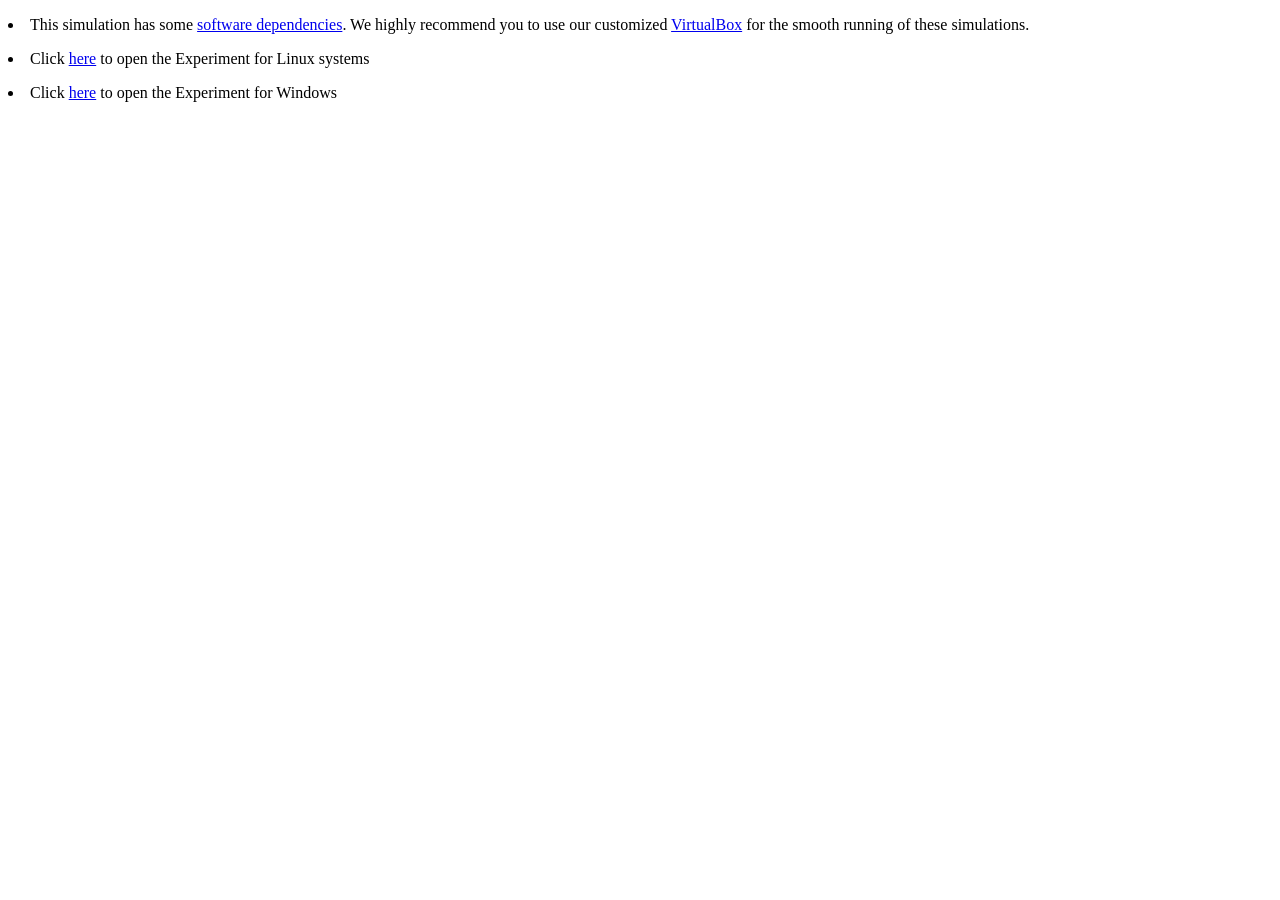
==== simulation/index.html @ 5bf2f2a9 "https://virtual-labs.github.io/virtual-labs/exp-mle-iiith click on the link to test your code." ====
<!DOCTYPE html>
<html>
<head>
	<!-- Add CSS at the head of HTML file -->
    <link rel="stylesheet" href="./css/main.css">
</head>
<body>
		<!-- Your code goes here-->
	<p><li>This simulation has some <a href="../../../Introduction.html" target="PARENT">software dependencies</a>. We highly recommend you to use our customized <a href="https://vlead.vlabs.ac.in/development/#virtual-box" target="blank">VirtualBox</a> for the smooth running of these simulations.</li></p>
	<p><li>Click <a href="Exp6.tar.gz">here</a> to open the Experiment for Linux systems</li></p>

	<p><li>Click <a href="Exp6.zip">here</a> to open the Experiment for Windows</li></p>

	<!-- Add JS at the bottom of HTML file --> 
        <!--<script src="./js/main.js"></script>-->
<script src="../assets/js/iframeResize.js"></script></body>
</html>
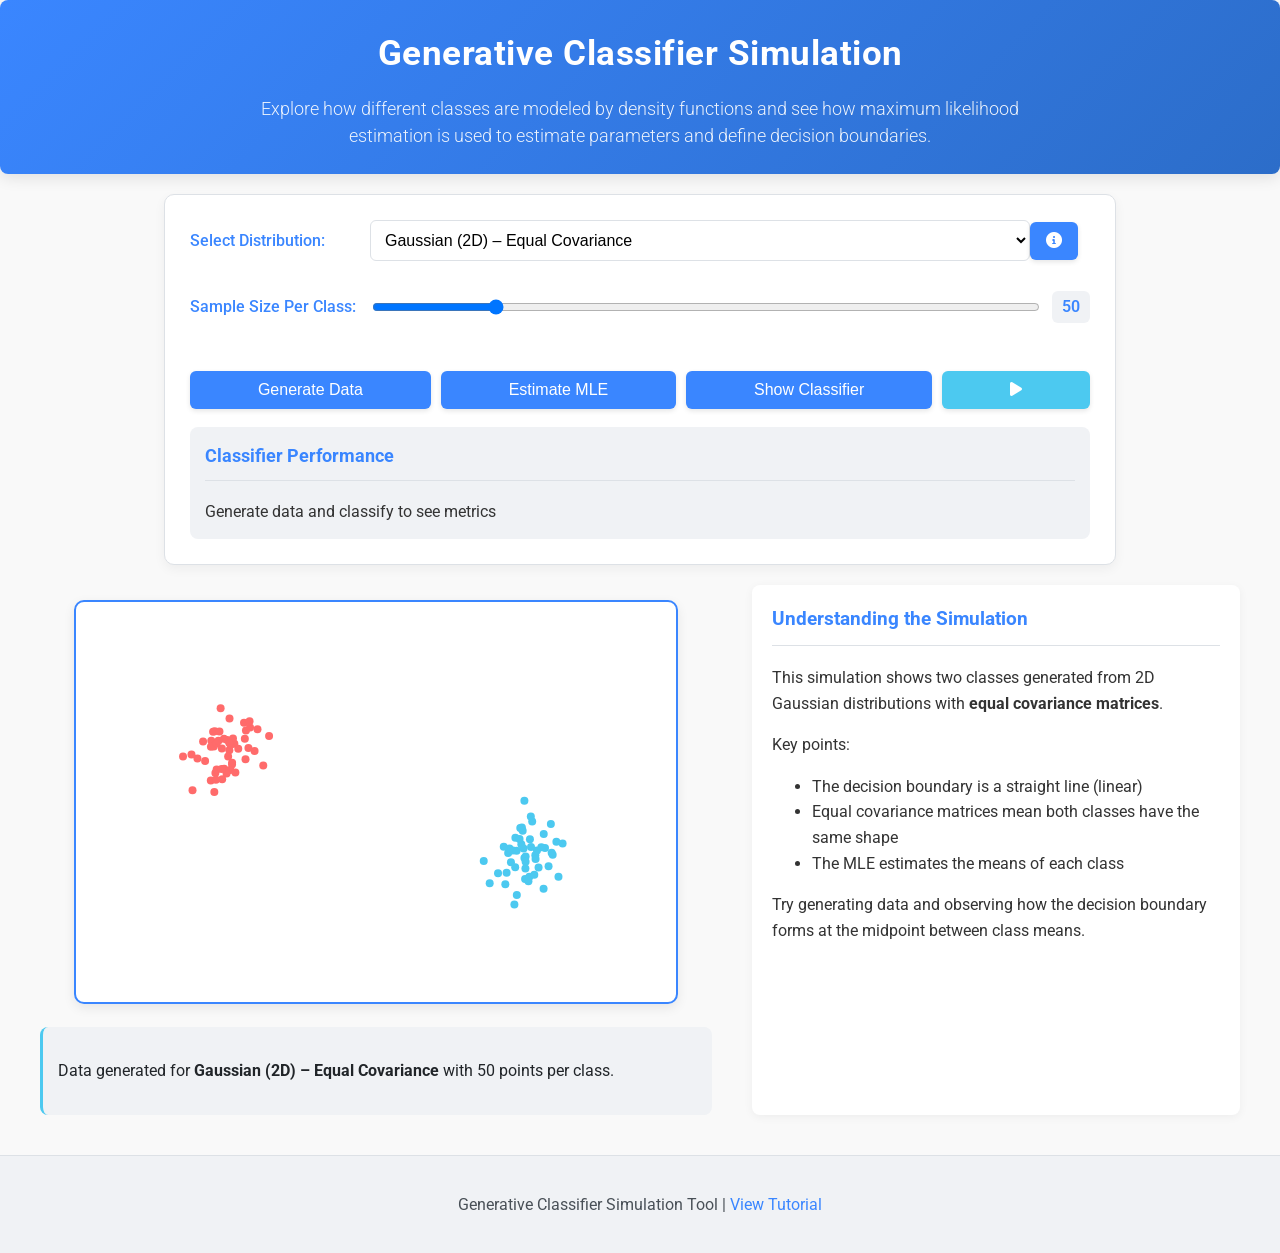
==== commit 79f4d84a: "https://virtual-labs.github.io/virtual-labs/exp-mle-iiith click on the link to test your code." ====
--- a/simulation/index.html
+++ b/simulation/index.html
@@ -1,17 +1,91 @@
 <!DOCTYPE html>
-<html>
+<html lang="en">
 <head>
-	<!-- Add CSS at the head of HTML file -->
-    <link rel="stylesheet" href="./css/main.css">
+  <meta charset="UTF-8">
+  <meta name="viewport" content="width=device-width, initial-scale=1.0, maximum-scale=1.0, user-scalable=no">
+  <meta name="apple-mobile-web-app-capable" content="yes">
+  <title>Generative Classifier Simulation</title>
+  <link rel="stylesheet" href="css/main.css">
+  <!-- Import professional web fonts -->
+  <link href="https://fonts.googleapis.com/css2?family=Roboto:wght@300;400;500;700&family=Lato:wght@400;700&display=swap" rel="stylesheet">
+  <!-- Font Awesome for icons -->
+  <link rel="stylesheet" href="https://cdnjs.cloudflare.com/ajax/libs/font-awesome/6.0.0/css/all.min.css">
 </head>
 <body>
-		<!-- Your code goes here-->
-	<p><li>This simulation has some <a href="../../../Introduction.html" target="PARENT">software dependencies</a>. We highly recommend you to use our customized <a href="https://vlead.vlabs.ac.in/development/#virtual-box" target="blank">VirtualBox</a> for the smooth running of these simulations.</li></p>
-	<p><li>Click <a href="Exp6.tar.gz">here</a> to open the Experiment for Linux systems</li></p>
+  <header>
+    <h1>Generative Classifier Simulation</h1>
+    <p>
+      Explore how different classes are modeled by density functions and see how maximum likelihood estimation is used to estimate parameters and define decision boundaries.
+    </p>
+  </header>
+  
+  <div class="container">
+    <section id="controls">
+      <div class="control-row">
+        <label for="distributionSelect">Select Distribution:</label>
+        <select id="distributionSelect">
+          <option value="gaussian_equal">Gaussian (2D) – Equal Covariance</option>
+          <option value="gaussian_diff">Gaussian (2D) – Different Covariance</option>
+          <option value="normal">Normal Distribution (1D)</option>
+          <option value="bernoulli">Bernoulli Distribution (1D)</option>
+          <option value="poisson">Poisson Distribution (1D)</option>
+        </select>
+        <button id="infoBtn" class="icon-btn" title="Learn about this distribution">
+          <i class="fas fa-info-circle"></i>
+        </button>
+      </div>
+      <div class="control-row">
+        <label for="sampleSize">Sample Size Per Class:</label>
+        <input type="range" id="sampleSize" min="20" max="200" value="50">
+        <span id="sampleSizeValue">50</span>
+      </div>
+      <div class="control-row" id="paramControls">
+        <!-- Dynamic parameter controls will be added here -->
+      </div>
+      <div class="control-row button-container">
+        <button id="generateDataBtn">Generate Data</button>
+        <button id="estimateMLEBtn">Estimate MLE</button>
+        <button id="markAllBtn">Show Classifier</button>
+        <button id="animateBtn" title="Animate data points"><i class="fas fa-play"></i></button>
+      </div>
 
-	<p><li>Click <a href="Exp6.zip">here</a> to open the Experiment for Windows</li></p>
+      <div class="metrics-panel" id="metrics">
+        <h3>Classifier Performance</h3>
+        <div id="performanceMetrics">Generate data and classify to see metrics</div>
+      </div>
+    </section>
 
-	<!-- Add JS at the bottom of HTML file --> 
-        <!--<script src="./js/main.js"></script>-->
-<script src="../assets/js/iframeResize.js"></script></body>
+    <div class="main-content">
+      <section id="output">
+        <canvas id="simCanvas" width="600" height="400"></canvas>
+        <div id="results"></div>
+      </section>
+
+      <section id="explanationPanel" class="explanation-panel">
+        <h3>Understanding the Simulation</h3>
+        <div id="explanationContent">
+          Select a distribution type and generate data to begin learning about generative classification.
+        </div>
+      </section>
+    </div>
+  </div>
+
+  <div id="modalOverlay" class="modal-overlay">
+    <div id="infoModal" class="modal">
+      <div class="modal-header">
+        <h3 id="modalTitle">Distribution Information</h3>
+        <button id="closeModal"><i class="fas fa-times"></i></button>
+      </div>
+      <div id="modalContent" class="modal-content"></div>
+    </div>
+  </div>
+
+  <footer>
+    <p>Generative Classifier Simulation Tool | <a href="#" id="tutorialLink">View Tutorial</a></p>
+  </footer>
+
+  <script src="js/main.js"></script>
+<script src="../assets/js/iframeResize.js"></script>
+        
+        </body>
 </html>
--- a/simulation/css/main.css
+++ b/simulation/css/main.css
@@ -0,0 +1,505 @@
+/* Using Roboto and Lato for a modern, professional appearance */
+body {
+  font-family: 'Roboto', sans-serif;
+  margin: 0;
+  padding: 0;
+  background-color: #f9f9f9;
+  color: #333;
+  line-height: 1.6;
+  transition: background-color 0.3s, color 0.3s;
+}
+
+/* Modern color palette suitable for data visualization */
+:root {
+  --primary: #3a86ff;
+  --primary-light: #4895ff;
+  --primary-dark: #2c6dc9;
+  --secondary: #ff6b6b;
+  --secondary-light: #ff8a8a;
+  --accent: #4cc9f0;
+  --accent-light: #72d6f5;
+  --success: #38b000;
+  --warning: #ffbe0b;
+  --neutral-light: #f0f2f5;
+  --neutral-medium: #dde1e6;
+  --neutral-dark: #8d99ae;
+  --text-dark: #212529;
+  --text-medium: #495057;
+  --text-light: #ffffff;
+  --class1-color: #ff6b6b;
+  --class2-color: #4cc9f0;
+  --decision-color: #38b000;
+  
+
+}
+
+/* Dark mode toggle */
+
+
+/* Container for the main content */
+.container {
+  max-width: 1200px;
+  margin: 0 auto;
+  padding: 0 20px;
+}
+
+.main-content {
+  display: flex;
+  flex-direction: column;
+  gap: 20px;
+}
+
+header {
+  text-align: center;
+  margin-bottom: 20px;
+  background: linear-gradient(135deg, var(--primary), var(--primary-dark));
+  padding: 25px;
+  border-radius: 8px;
+  box-shadow: 0 4px 15px rgba(0, 0, 0, 0.1);
+}
+
+header h1 {
+  font-size: 2.2em;
+  font-weight: 700;
+  margin: 0;
+  color: var(--text-light);
+  letter-spacing: 0.5px;
+}
+
+header p {
+  font-size: 1.1em;
+  margin: 15px auto 0 auto;
+  max-width: 800px;
+  line-height: 1.5;
+  color: var(--text-light);
+  opacity: 0.9;
+  font-weight: 300;
+}
+
+#controls {
+  background-color: #ffffff;
+  padding: 25px;
+  border-radius: 10px;
+  box-shadow: 0 4px 12px rgba(0, 0, 0, 0.05);
+  margin: 20px auto;
+  max-width: 900px;
+  border: 1px solid var(--neutral-medium);
+  transition: background-color 0.3s;
+}
+
+
+.control-row {
+  display: flex;
+  align-items: center;
+  margin-bottom: 18px;
+  flex-wrap: wrap;
+}
+
+.control-row label {
+  flex: 0 0 180px;
+  font-weight: 500;
+  color: var(--primary);
+  transition: color 0.3s;
+}
+
+
+
+.control-row select,
+.control-row input[type="range"],
+.control-row input[type="number"] {
+  flex: 1;
+  padding: 10px;
+  font-size: 1em;
+  border: 1px solid var(--neutral-medium);
+  border-radius: 6px;
+  background-color: #ffffff;
+  transition: all 0.2s ease;
+  touch-action: manipulation;
+}
+
+.control-row input[type="range"] {
+  height: 30px; /* Taller for better touch */
+}
+
+
+
+.control-row select:focus,
+.control-row input[type="range"]:focus,
+.control-row input[type="number"]:focus {
+  outline: none;
+  border-color: var(--primary);
+  box-shadow: 0 0 0 2px rgba(58, 134, 255, 0.2);
+}
+
+.control-row button {
+  background-color: var(--primary);
+  color: var(--text-light);
+  border: none;
+  border-radius: 6px;
+  padding: 10px 16px;
+  font-size: 1em;
+  margin-right: 12px;
+  cursor: pointer;
+  transition: all 0.2s ease;
+  font-weight: 500;
+  box-shadow: 0 2px 5px rgba(0, 0, 0, 0.1);
+  touch-action: manipulation;
+}
+
+/* Button container for better wrapping on small screens */
+.button-container {
+  display: flex;
+  flex-wrap: wrap;
+  gap: 10px;
+}
+
+.button-container button {
+  flex: 1 1 auto;
+  min-width: 120px;
+  margin-right: 0;
+}
+
+.control-row button:hover {
+  background-color: var(--primary-dark);
+  box-shadow: 0 4px 8px rgba(0, 0, 0, 0.15);
+  transform: translateY(-2px);
+}
+
+.control-row button:active {
+  transform: translateY(0);
+}
+
+#sampleSizeValue {
+  margin-left: 10px;
+  font-weight: 600;
+  color: var(--primary);
+  background-color: var(--neutral-light);
+  padding: 3px 10px;
+  border-radius: 6px;
+  transition: all 0.3s;
+}
+
+
+
+#output {
+  max-width: 900px;
+  margin: 0 auto;
+  text-align: center;
+}
+
+#simCanvas {
+  border: 2px solid var(--primary);
+  background-color: #FFFFFF;
+  border-radius: 10px;
+  box-shadow: 0 4px 12px rgba(0, 0, 0, 0.08);
+  margin-top: 15px;
+  transition: all 0.3s;
+  max-width: 100%;
+  height: auto;
+}
+
+
+
+#results {
+  margin-top: 15px;
+  font-size: 1em;
+  text-align: left;
+  background-color: var(--neutral-light);
+  padding: 15px;
+  border-radius: 8px;
+  border-left: 3px solid var(--accent);
+  color: var(--text-dark);
+  transition: all 0.3s;
+}
+
+/* Remove old toggle styles */
+
+
+/* Icon Button */
+.icon-btn {
+  background: transparent;
+  border: none;
+  color: var(--primary);
+  cursor: pointer;
+  font-size: 1.2em;
+  padding: 8px;
+  transition: all 0.2s;
+  touch-action: manipulation;
+}
+
+.icon-btn:hover {
+  color: var(--primary-dark);
+  transform: scale(1.2);
+}
+
+/* Explanation Panel */
+.explanation-panel {
+  background-color: white;
+  border-radius: 8px;
+  padding: 20px;
+  margin-top: 20px;
+  box-shadow: 0 2px 10px rgba(0, 0, 0, 0.05);
+  transition: all 0.3s;
+}
+
+body.dark-mode .explanation-panel {
+  background-color: var(--dark-surface);
+}
+
+.explanation-panel h3 {
+  color: var(--primary);
+  margin-top: 0;
+  border-bottom: 1px solid var(--neutral-medium);
+  padding-bottom: 10px;
+  transition: color 0.3s;
+}
+
+
+
+/* Modal Styling */
+.modal-overlay {
+  position: fixed;
+  top: 0;
+  left: 0;
+  right: 0;
+  bottom: 0;
+  background-color: rgba(0, 0, 0, 0.5);
+  display: flex;
+  align-items: center;
+  justify-content: center;
+  z-index: 1000;
+  visibility: hidden;
+  opacity: 0;
+  transition: all 0.3s;
+}
+
+.modal-overlay.active {
+  visibility: visible;
+  opacity: 1;
+}
+
+.modal {
+  background-color: white;
+  border-radius: 10px;
+  max-width: 600px;
+  width: 90%;
+  max-height: 80vh;
+  overflow-y: auto;
+  box-shadow: 0 5px 15px rgba(0, 0, 0, 0.1);
+  transform: scale(0.8);
+  transition: all 0.3s;
+  margin: 0 10px;
+}
+
+.modal-overlay.active .modal {
+  transform: scale(1);
+}
+
+.modal-header {
+  display: flex;
+  justify-content: space-between;
+  align-items: center;
+  border-bottom: 1px solid var(--neutral-medium);
+  padding: 15px 20px;
+}
+
+
+
+.modal-header h3 {
+  margin: 0;
+  color: var(--primary);
+}
+
+#closeModal {
+  background: transparent;
+  border: none;
+  font-size: 1.2em;
+  cursor: pointer;
+  color: var(--text-medium);
+  transition: color 0.2s;
+  padding: 10px;  /* Larger touch target */
+  touch-action: manipulation;
+}
+
+#closeModal:hover {
+  color: var(--secondary);
+}
+
+.modal-content {
+  padding: 20px;
+  line-height: 1.6;
+}
+
+.modal-content p {
+  margin-bottom: 15px;
+}
+
+.modal-content h4 {
+  color: var(--primary);
+  margin: 20px 0 10px;
+}
+
+
+
+/* Metrics Panel */
+.metrics-panel {
+  background-color: var(--neutral-light);
+  border-radius: 8px;
+  padding: 15px;
+  margin-top: 15px;
+  transition: all 0.3s;
+}
+
+
+
+.metrics-panel h3 {
+  margin-top: 0;
+  color: var(--primary);
+  font-size: 1.1em;
+  border-bottom: 1px solid var(--neutral-medium);
+  padding-bottom: 10px;
+  transition: color 0.3s;
+}
+
+
+#performanceMetrics {
+  display: grid;
+  grid-template-columns: repeat(auto-fit, minmax(120px, 1fr));
+  gap: 10px;
+  margin-top: 10px;
+}
+
+.metric-item {
+  display: flex;
+  flex-direction: column;
+  align-items: center;
+}
+
+.metric-value {
+  font-size: 1.1em;
+  font-weight: 700;
+  color: var(--primary);
+}
+
+
+
+.metric-label {
+  font-size: 0.9em;
+  color: var(--text-medium);
+}
+
+
+footer {
+  text-align: center;
+  margin-top: 40px;
+  padding: 20px;
+  background-color: var(--neutral-light);
+  color: var(--text-medium);
+  border-top: 1px solid var(--neutral-medium);
+  transition: all 0.3s;
+}
+
+
+footer a {
+  color: var(--primary);
+  text-decoration: none;
+  transition: color 0.2s;
+}
+
+footer a:hover {
+  color: var(--primary-dark);
+  text-decoration: underline;
+}
+
+
+
+/* Animation Button */
+#animateBtn {
+  background-color: var(--accent);
+}
+
+#animateBtn:hover {
+  background-color: var(--accent-light);
+}
+
+/* Responsive Design */
+@media (min-width: 768px) {
+  .main-content {
+    flex-direction: row;
+  }
+  
+  #output {
+    flex: 3;
+  }
+  
+  .explanation-panel {
+    flex: 2;
+    margin-top: 0;
+    margin-left: 20px;
+  }
+}
+
+@media (max-width: 767px) {
+  .container {
+    padding: 0 10px;
+  }
+  
+  header {
+    padding: 15px;
+  }
+  
+  header h1 {
+    font-size: 1.8em;
+  }
+  
+  header p {
+    font-size: 0.95em;
+  }
+  
+  .control-row {
+    flex-direction: column;
+    align-items: flex-start;
+  }
+  
+  .control-row label {
+    margin-bottom: 8px;
+    flex: 1 0 100%;
+  }
+  
+  .control-row select,
+  .control-row input[type="range"],
+  .control-row input[type="number"] {
+    width: 100%;
+    margin-bottom: 10px;
+  }
+  
+  #controls {
+    padding: 15px;
+  }
+  
+  .control-row button {
+    margin-right: 5px;
+    margin-bottom: 10px;
+    padding: 8px 12px;
+    font-size: 0.9em;
+  }
+  
+  .modal {
+    width: 95%;
+  }
+  
+  #simCanvas {
+    width: 100%;
+  }
+  
+  .modal-content {
+    padding: 15px;
+    font-size: 0.95em;
+  }
+  
+  #sampleSizeValue {
+    display: inline-block;
+    min-width: 35px;
+    text-align: center;
+  }
+}
